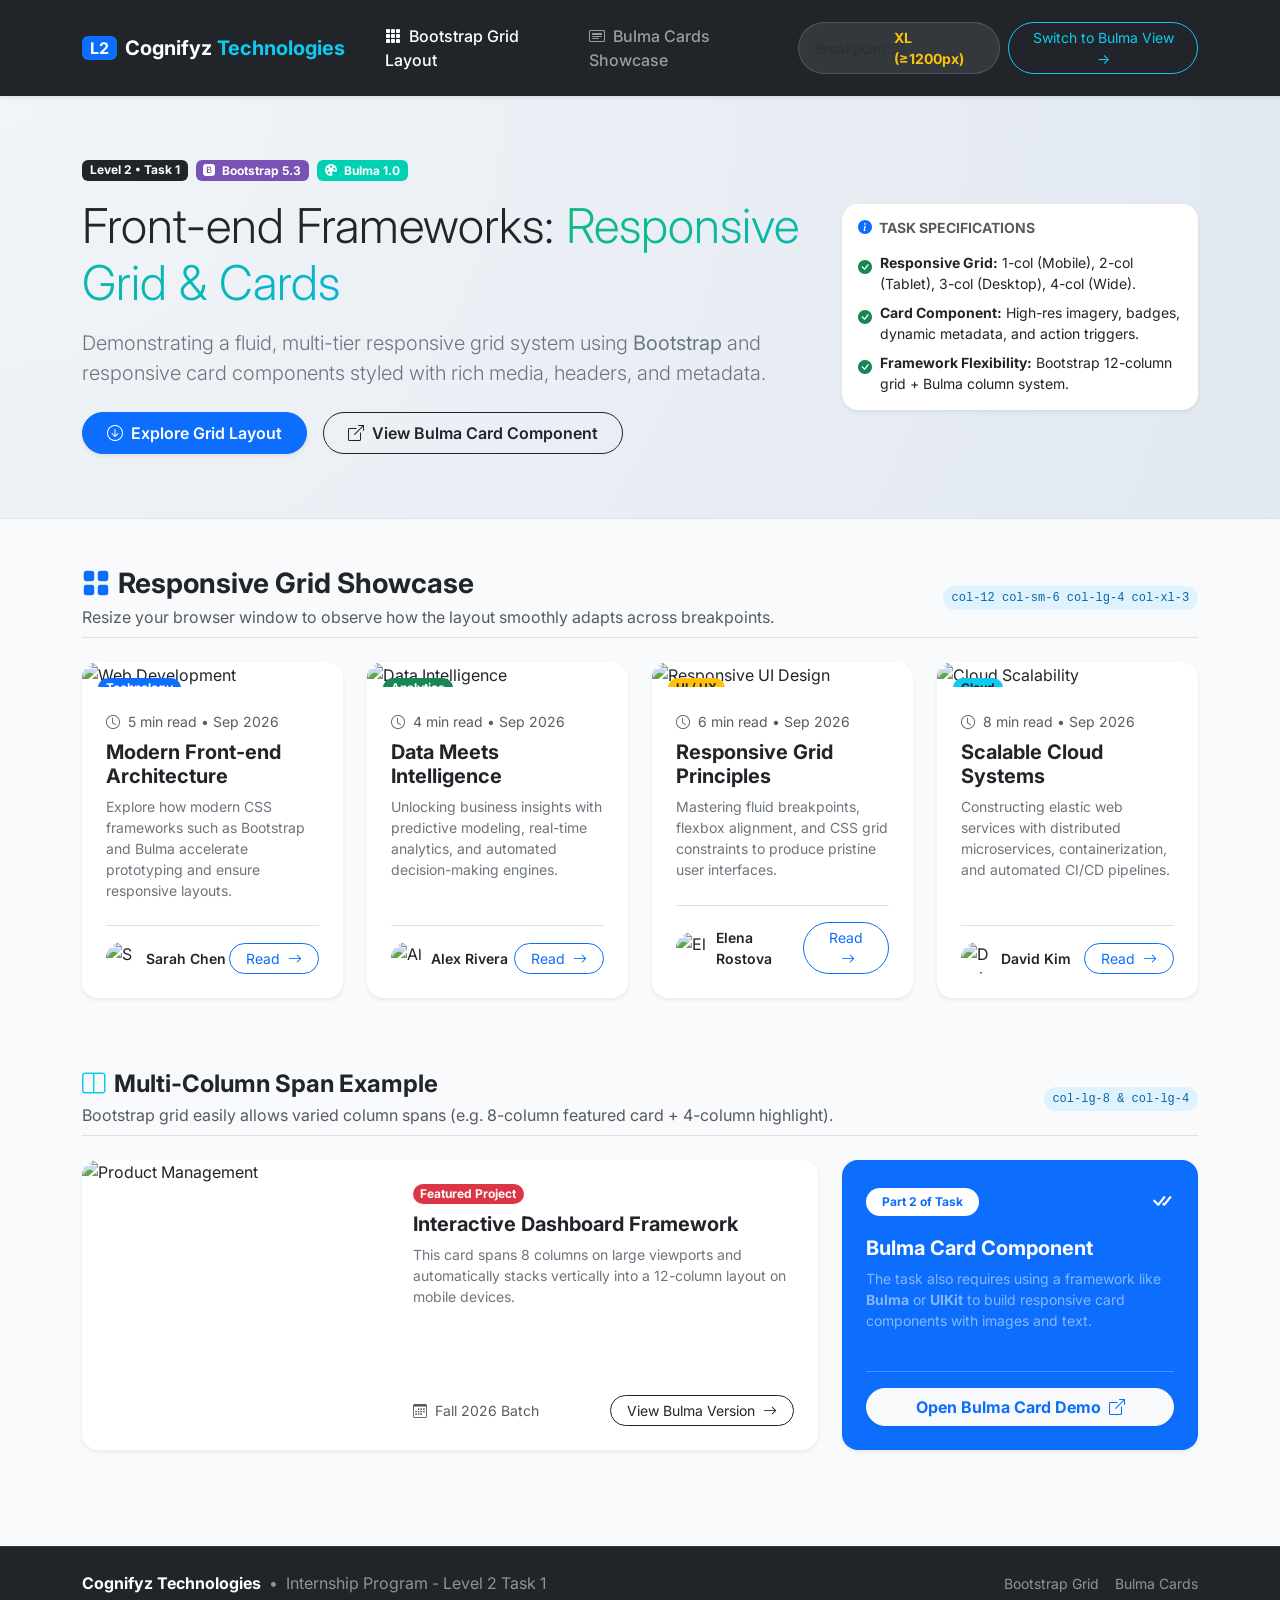
==== Level-2/Task-1/index.html @ 3e6caf1d "Cognifyz Internship Level2 tasks" ====
<!DOCTYPE html>
<html lang="en">
<head>
  <meta charset="UTF-8" />
  <meta name="viewport" content="width=device-width, initial-scale=1.0" />
  <title>Cognifyz - Level 2 Task 1 | Responsive Grid & Card Components</title>
  <!-- Bootstrap 5 CSS -->
  <link href="https://cdn.jsdelivr.net/npm/bootstrap@5.3.3/dist/css/bootstrap.min.css" rel="stylesheet" integrity="sha384-QWTKZyjpPEjISv5WaRU9OFeRpok6YctnYmDr5pNlyT2bRjXh0JMhjY6hW+ALEwIH" crossorigin="anonymous">
  <!-- Bootstrap Icons -->
  <link rel="stylesheet" href="https://cdn.jsdelivr.net/npm/bootstrap-icons@1.11.3/font/bootstrap-icons.min.css">
  <!-- Google Fonts: Inter -->
  <link rel="preconnect" href="https://fonts.googleapis.com">
  <link rel="preconnect" href="https://fonts.gstatic.com" crossorigin>
  <link href="https://fonts.googleapis.com/css2?family=Inter:wght@400;500;600;700;800&display=swap" rel="stylesheet">
  <!-- Custom Styles -->
  <link rel="stylesheet" href="styles.css" />
  <style>
    body {
      font-family: 'Inter', system-ui, -apple-system, sans-serif;
      background-color: #f8fafc;
      color: #334155;
    }
  </style>
</head>
<body>

  <!-- Top Navigation Bar -->
  <nav class="navbar navbar-expand-lg navbar-dark bg-dark sticky-top shadow-sm py-3">
    <div class="container">
      <a class="navbar-brand d-flex align-items-center gap-2" href="index.html">
        <span class="badge bg-primary px-2 py-1 fs-6">L2</span>
        <span class="fw-bold tracking-tight text-white">Cognifyz <span class="text-info">Technologies</span></span>
      </a>
      <button class="navbar-toggler" type="button" data-bs-toggle="collapse" data-bs-target="#navbarContent" aria-controls="navbarContent" aria-expanded="false" aria-label="Toggle navigation">
        <span class="navbar-toggler-icon"></span>
      </button>
      <div class="collapse navbar-collapse" id="navbarContent">
        <ul class="navbar-nav me-auto mb-2 mb-lg-0 ms-lg-3">
          <li class="nav-item">
            <a class="nav-link active fw-medium" aria-current="page" href="index.html">
              <i class="bi bi-grid-3x3-gap-fill me-1"></i> Bootstrap Grid Layout
            </a>
          </li>
          <li class="nav-item">
            <a class="nav-link fw-medium" href="bulma.html">
              <i class="bi bi-card-heading me-1"></i> Bulma Cards Showcase
            </a>
          </li>
        </ul>
        <div class="d-flex align-items-center gap-2">
          <!-- Real-time Breakpoint Detector Badge -->
          <div class="px-3 py-1 bg-secondary bg-opacity-25 rounded-pill border border-secondary border-opacity-50 text-light small d-flex align-items-center gap-1">
            <span class="text-secondary-emphasis">Breakpoint:</span>
            <span class="fw-bold text-warning d-inline d-sm-none">XS (&lt;576px)</span>
            <span class="fw-bold text-warning d-none d-sm-inline d-md-none">SM (&ge;576px)</span>
            <span class="fw-bold text-warning d-none d-md-inline d-lg-none">MD (&ge;768px)</span>
            <span class="fw-bold text-warning d-none d-lg-inline d-xl-none">LG (&ge;992px)</span>
            <span class="fw-bold text-warning d-none d-xl-inline d-xxl-none">XL (&ge;1200px)</span>
            <span class="fw-bold text-warning d-none d-xxl-inline">XXL (&ge;1400px)</span>
          </div>
          <a href="bulma.html" class="btn btn-sm btn-outline-info rounded-pill px-3">Switch to Bulma View &rarr;</a>
        </div>
      </div>
    </div>
  </nav>

  <!-- Hero Header -->
  <header class="framework-hero py-5 border-bottom">
    <div class="container py-3">
      <div class="row align-items-center gy-4">
        <div class="col-lg-8">
          <div class="d-flex flex-wrap gap-2 mb-3">
            <span class="badge bg-dark">Level 2 &bull; Task 1</span>
            <span class="badge badge-bootstrap"><i class="bi bi-bootstrap-fill me-1"></i> Bootstrap 5.3</span>
            <span class="badge badge-bulma"><i class="bi bi-palette-fill me-1"></i> Bulma 1.0</span>
          </div>
          <h1 class="display-5 fw-extrabold text-dark tracking-tight mb-3">
            Front-end Frameworks: <span class="brand-gradient">Responsive Grid & Cards</span>
          </h1>
          <p class="lead text-secondary mb-4">
            Demonstrating a fluid, multi-tier responsive grid system using <strong>Bootstrap</strong> and responsive card components styled with rich media, headers, and metadata.
          </p>
          <div class="d-flex flex-wrap gap-3">
            <a href="#grid-section" class="btn btn-primary px-4 py-2 rounded-pill fw-semibold shadow-sm">
              <i class="bi bi-arrow-down-circle me-2"></i>Explore Grid Layout
            </a>
            <a href="bulma.html" class="btn btn-outline-dark px-4 py-2 rounded-pill fw-semibold">
              <i class="bi bi-box-arrow-up-right me-2"></i>View Bulma Card Component
            </a>
          </div>
        </div>
        <div class="col-lg-4">
          <div class="card border-0 shadow-sm rounded-4 p-3 bg-white">
            <h6 class="text-uppercase text-muted fw-bold mb-3 small tracking-wider">
              <i class="bi bi-info-circle-fill text-primary me-1"></i> Task Specifications
            </h6>
            <ul class="list-unstyled mb-0 d-flex flex-column gap-2 small">
              <li class="d-flex align-items-start gap-2">
                <i class="bi bi-check-circle-fill text-success mt-1"></i>
                <span><strong>Responsive Grid:</strong> 1-col (Mobile), 2-col (Tablet), 3-col (Desktop), 4-col (Wide).</span>
              </li>
              <li class="d-flex align-items-start gap-2">
                <i class="bi bi-check-circle-fill text-success mt-1"></i>
                <span><strong>Card Component:</strong> High-res imagery, badges, dynamic metadata, and action triggers.</span>
              </li>
              <li class="d-flex align-items-start gap-2">
                <i class="bi bi-check-circle-fill text-success mt-1"></i>
                <span><strong>Framework Flexibility:</strong> Bootstrap 12-column grid + Bulma column system.</span>
              </li>
            </ul>
          </div>
        </div>
      </div>
    </div>
  </header>

  <!-- Main Content: Bootstrap Responsive Grid Showcase -->
  <main id="grid-section" class="container py-5">
    
    <!-- Section Title & Grid Info -->
    <div class="d-flex flex-column flex-md-row justify-content-between align-items-md-center gap-3 mb-4 pb-2 border-bottom">
      <div>
        <h2 class="h3 fw-bold text-dark mb-1">
          <i class="bi bi-grid-fill text-primary me-2"></i>Responsive Grid Showcase
        </h2>
        <p class="text-muted mb-0">
          Resize your browser window to observe how the layout smoothly adapts across breakpoints.
        </p>
      </div>
      <div class="d-flex align-items-center gap-2">
        <span class="grid-spec-pill">col-12 col-sm-6 col-lg-4 col-xl-3</span>
      </div>
    </div>

    <!-- Responsive Card Grid -->
    <div class="row g-4">

      <!-- Card 1 -->
      <div class="col-12 col-sm-6 col-lg-4 col-xl-3">
        <div class="card h-100 border-0 rounded-4 shadow-sm hover-lift bg-white">
          <div class="card-img-wrapper">
            <img src="https://images.unsplash.com/photo-1498050108023-c5249f4df085?auto=format&fit=crop&w=800&q=80" alt="Web Development" loading="lazy">
            <span class="badge bg-primary position-absolute top-0 start-0 m-3 px-2 py-1 rounded-pill shadow-sm">
              Technology
            </span>
          </div>
          <div class="card-body d-flex flex-column p-4">
            <div class="d-flex align-items-center gap-2 text-muted small mb-2">
              <i class="bi bi-clock"></i> 5 min read &bull; Sep 2026
            </div>
            <h3 class="h5 card-title fw-bold text-dark mb-2">
              Modern Front-end Architecture
            </h3>
            <p class="card-text text-secondary small flex-grow-1">
              Explore how modern CSS frameworks such as Bootstrap and Bulma accelerate prototyping and ensure responsive layouts.
            </p>
            <div class="pt-3 border-top d-flex align-items-center justify-content-between mt-2">
              <div class="d-flex align-items-center gap-2">
                <img src="https://images.unsplash.com/photo-1534528741775-53994a69daeb?auto=format&fit=crop&w=120&q=80" class="rounded-circle" width="32" height="32" alt="Sarah Chen">
                <span class="small fw-semibold text-dark">Sarah Chen</span>
              </div>
              <button class="btn btn-sm btn-outline-primary rounded-pill px-3" aria-label="Read modern front-end architecture">
                Read <i class="bi bi-arrow-right ms-1"></i>
              </button>
            </div>
          </div>
        </div>
      </div>

      <!-- Card 2 -->
      <div class="col-12 col-sm-6 col-lg-4 col-xl-3">
        <div class="card h-100 border-0 rounded-4 shadow-sm hover-lift bg-white">
          <div class="card-img-wrapper">
            <img src="https://images.unsplash.com/photo-1551288049-bebda4e38f71?auto=format&fit=crop&w=800&q=80" alt="Data Intelligence" loading="lazy">
            <span class="badge bg-success position-absolute top-0 start-0 m-3 px-2 py-1 rounded-pill shadow-sm">
              Analytics
            </span>
          </div>
          <div class="card-body d-flex flex-column p-4">
            <div class="d-flex align-items-center gap-2 text-muted small mb-2">
              <i class="bi bi-clock"></i> 4 min read &bull; Sep 2026
            </div>
            <h3 class="h5 card-title fw-bold text-dark mb-2">
              Data Meets Intelligence
            </h3>
            <p class="card-text text-secondary small flex-grow-1">
              Unlocking business insights with predictive modeling, real-time analytics, and automated decision-making engines.
            </p>
            <div class="pt-3 border-top d-flex align-items-center justify-content-between mt-2">
              <div class="d-flex align-items-center gap-2">
                <img src="https://images.unsplash.com/photo-1507003211169-0a1dd7228f2d?auto=format&fit=crop&w=120&q=80" class="rounded-circle" width="32" height="32" alt="Alex Rivera">
                <span class="small fw-semibold text-dark">Alex Rivera</span>
              </div>
              <button class="btn btn-sm btn-outline-primary rounded-pill px-3" aria-label="Read data meets intelligence">
                Read <i class="bi bi-arrow-right ms-1"></i>
              </button>
            </div>
          </div>
        </div>
      </div>

      <!-- Card 3 -->
      <div class="col-12 col-sm-6 col-lg-4 col-xl-3">
        <div class="card h-100 border-0 rounded-4 shadow-sm hover-lift bg-white">
          <div class="card-img-wrapper">
            <img src="https://images.unsplash.com/photo-1507238691740-187a5b1d37b8?auto=format&fit=crop&w=800&q=80" alt="Responsive UI Design" loading="lazy">
            <span class="badge bg-warning text-dark position-absolute top-0 start-0 m-3 px-2 py-1 rounded-pill shadow-sm">
              UI / UX
            </span>
          </div>
          <div class="card-body d-flex flex-column p-4">
            <div class="d-flex align-items-center gap-2 text-muted small mb-2">
              <i class="bi bi-clock"></i> 6 min read &bull; Sep 2026
            </div>
            <h3 class="h5 card-title fw-bold text-dark mb-2">
              Responsive Grid Principles
            </h3>
            <p class="card-text text-secondary small flex-grow-1">
              Mastering fluid breakpoints, flexbox alignment, and CSS grid constraints to produce pristine user interfaces.
            </p>
            <div class="pt-3 border-top d-flex align-items-center justify-content-between mt-2">
              <div class="d-flex align-items-center gap-2">
                <img src="https://images.unsplash.com/photo-1494790108377-be9c29b29330?auto=format&fit=crop&w=120&q=80" class="rounded-circle" width="32" height="32" alt="Elena Rostova">
                <span class="small fw-semibold text-dark">Elena Rostova</span>
              </div>
              <button class="btn btn-sm btn-outline-primary rounded-pill px-3" aria-label="Read responsive grid principles">
                Read <i class="bi bi-arrow-right ms-1"></i>
              </button>
            </div>
          </div>
        </div>
      </div>

      <!-- Card 4 -->
      <div class="col-12 col-sm-6 col-lg-4 col-xl-3">
        <div class="card h-100 border-0 rounded-4 shadow-sm hover-lift bg-white">
          <div class="card-img-wrapper">
            <img src="https://images.unsplash.com/photo-1451187580459-43490279c0fa?auto=format&fit=crop&w=800&q=80" alt="Cloud Scalability" loading="lazy">
            <span class="badge bg-info text-dark position-absolute top-0 start-0 m-3 px-2 py-1 rounded-pill shadow-sm">
              Cloud
            </span>
          </div>
          <div class="card-body d-flex flex-column p-4">
            <div class="d-flex align-items-center gap-2 text-muted small mb-2">
              <i class="bi bi-clock"></i> 8 min read &bull; Sep 2026
            </div>
            <h3 class="h5 card-title fw-bold text-dark mb-2">
              Scalable Cloud Systems
            </h3>
            <p class="card-text text-secondary small flex-grow-1">
              Constructing elastic web services with distributed microservices, containerization, and automated CI/CD pipelines.
            </p>
            <div class="pt-3 border-top d-flex align-items-center justify-content-between mt-2">
              <div class="d-flex align-items-center gap-2">
                <img src="https://images.unsplash.com/photo-1500648767791-00dcc994a43e?auto=format&fit=crop&w=120&q=80" class="rounded-circle" width="32" height="32" alt="David Kim">
                <span class="small fw-semibold text-dark">David Kim</span>
              </div>
              <button class="btn btn-sm btn-outline-primary rounded-pill px-3" aria-label="Read scalable cloud systems">
                Read <i class="bi bi-arrow-right ms-1"></i>
              </button>
            </div>
          </div>
        </div>
      </div>

    </div>

    <!-- Secondary Row: Asymmetric Grid Layout Example -->
    <div class="mt-5 pt-4">
      <div class="d-flex flex-column flex-md-row justify-content-between align-items-md-center gap-3 mb-4 pb-2 border-bottom">
        <div>
          <h3 class="h4 fw-bold text-dark mb-1">
            <i class="bi bi-layout-split text-info me-2"></i>Multi-Column Span Example
          </h3>
          <p class="text-muted mb-0">
            Bootstrap grid easily allows varied column spans (e.g. 8-column featured card + 4-column highlight).
          </p>
        </div>
        <span class="grid-spec-pill">col-lg-8 &amp; col-lg-4</span>
      </div>

      <div class="row g-4">
        <!-- 8-column Featured Card -->
        <div class="col-12 col-lg-8">
          <div class="card h-100 border-0 rounded-4 shadow-sm hover-lift bg-white overflow-hidden">
            <div class="row g-0 h-100">
              <div class="col-md-5">
                <img src="https://images.unsplash.com/photo-1531403009284-440f080d1e12?auto=format&fit=crop&w=800&q=80" class="img-fluid h-100 w-100 object-fit-cover" alt="Product Management" style="min-height: 240px;">
              </div>
              <div class="col-md-7 d-flex flex-column p-4">
                <span class="badge bg-danger align-self-start mb-2 rounded-pill">Featured Project</span>
                <h4 class="h5 fw-bold text-dark mb-2">Interactive Dashboard Framework</h4>
                <p class="text-secondary small mb-3">
                  This card spans 8 columns on large viewports and automatically stacks vertically into a 12-column layout on mobile devices.
                </p>
                <div class="mt-auto d-flex justify-content-between align-items-center">
                  <span class="text-muted small"><i class="bi bi-calendar3 me-1"></i> Fall 2026 Batch</span>
                  <a href="bulma.html" class="btn btn-outline-dark btn-sm rounded-pill px-3">
                    View Bulma Version <i class="bi bi-arrow-right ms-1"></i>
                  </a>
                </div>
              </div>
            </div>
          </div>
        </div>

        <!-- 4-column Quick Stats / Callout Card -->
        <div class="col-12 col-lg-4">
          <div class="card h-100 border-0 rounded-4 shadow-sm p-4 bg-primary text-white d-flex flex-column justify-content-between">
            <div>
              <div class="d-flex align-items-center justify-content-between mb-3">
                <span class="badge bg-white text-primary rounded-pill px-3 py-2 fw-bold">Part 2 of Task</span>
                <i class="bi bi-check-all fs-4"></i>
              </div>
              <h4 class="h5 fw-bold text-white mb-2">Bulma Card Component</h4>
              <p class="small text-white-50">
                The task also requires using a framework like <strong>Bulma</strong> or <strong>UIKit</strong> to build responsive card components with images and text.
              </p>
            </div>
            <div class="mt-4 pt-3 border-top border-white border-opacity-25">
              <a href="bulma.html" class="btn btn-light text-primary fw-bold w-100 rounded-pill shadow-sm">
                Open Bulma Card Demo <i class="bi bi-box-arrow-up-right ms-1"></i>
              </a>
            </div>
          </div>
        </div>
      </div>
    </div>

  </main>

  <!-- Footer -->
  <footer class="bg-dark text-white-50 py-4 border-top border-secondary border-opacity-25 mt-5">
    <div class="container d-flex flex-column flex-md-row justify-content-between align-items-center gap-3">
      <div class="d-flex align-items-center gap-2">
        <span class="fw-bold text-white">Cognifyz Technologies</span>
        <span>&bull;</span>
        <span>Internship Program - Level 2 Task 1</span>
      </div>
      <div class="d-flex gap-3 small">
        <a href="index.html" class="text-white-50 text-decoration-none">Bootstrap Grid</a>
        <a href="bulma.html" class="text-white-50 text-decoration-none">Bulma Cards</a>
      </div>
    </div>
  </footer>

  <!-- Bootstrap 5 Bundle JS -->
  <script src="https://cdn.jsdelivr.net/npm/bootstrap@5.3.3/dist/js/bootstrap.bundle.min.js" integrity="sha384-YvpcrYf0tY3lHB60NNkmXc5s9fDVZLESaAA55NDzOxhy9GkcIdslK1eN7N6jIeHz" crossorigin="anonymous"></script>
</body>
</html>
---- Level-2/Task-1/styles.css ----
/* ==========================================================================
   Cognifyz Internship - Level 2, Task 1
   Custom Styling & Micro-Interactions
   ========================================================================== */

:root {
  --cognifyz-green: #67b26f;
  --cognifyz-blue: #4ca2cd;
  --cognifyz-dark: #1e293b;
  --cognifyz-light: #f8fafc;
  --card-shadow: 0 10px 25px -5px rgba(0, 0, 0, 0.08), 0 8px 10px -6px rgba(0, 0, 0, 0.04);
  --card-shadow-hover: 0 20px 35px -5px rgba(0, 0, 0, 0.15), 0 12px 15px -6px rgba(0, 0, 0, 0.08);
}

/* Smooth Scrolling */
html {
  scroll-behavior: smooth;
}

/* Custom Navbar Accents */
.cognifyz-brand {
  font-weight: 700;
  letter-spacing: -0.5px;
}

.brand-gradient {
  background: linear-gradient(135deg, #10b981 0%, #06b6d4 100%);
  -webkit-background-clip: text;
  -webkit-text-fill-color: transparent;
}

/* Hero Section Enhancement */
.framework-hero {
  background: radial-gradient(circle at top left, #f1f5f9 0%, #e2e8f0 100%);
  border-bottom: 1px solid #cbd5e1;
}

/* Card Hover Micro-animations */
.hover-lift {
  transition: transform 0.3s cubic-bezier(0.16, 1, 0.3, 1), box-shadow 0.3s ease;
}

.hover-lift:hover {
  transform: translateY(-6px);
  box-shadow: var(--card-shadow-hover) !important;
}

/* Image Aspect Ratio and Hover Zoom */
.card-img-wrapper {
  position: relative;
  overflow: hidden;
  border-top-left-radius: inherit;
  border-top-right-radius: inherit;
}

.card-img-wrapper img {
  transition: transform 0.4s ease;
  object-fit: cover;
  width: 100%;
  height: 220px;
}

.hover-lift:hover .card-img-wrapper img {
  transform: scale(1.05);
}

/* Grid Visualizer Pill */
.grid-spec-pill {
  font-size: 0.75rem;
  font-family: ui-monospace, SFMono-Regular, Menlo, Monaco, Consolas, monospace;
  background-color: #e0f2fe;
  color: #0369a1;
  padding: 0.2rem 0.55rem;
  border-radius: 9999px;
  display: inline-block;
}

/* Framework Badges */
.badge-bootstrap {
  background-color: #7952b3;
  color: #ffffff;
}

.badge-bulma {
  background-color: #00d1b2;
  color: #ffffff;
}

/* Custom Bulma Overrides */
.bulma-custom-card {
  border-radius: 12px;
  overflow: hidden;
  box-shadow: var(--card-shadow);
  transition: transform 0.3s ease, box-shadow 0.3s ease;
  height: 100%;
  display: flex;
  flex-direction: column;
}

.bulma-custom-card .card-content {
  flex: 1 1 auto;
}

.bulma-custom-card:hover {
  transform: translateY(-5px);
  box-shadow: var(--card-shadow-hover);
}

.bulma-custom-card .image img {
  transition: transform 0.4s ease;
  object-fit: cover;
  height: 220px;
  width: 100%;
}

.bulma-custom-card:hover .image img {
  transform: scale(1.05);
}
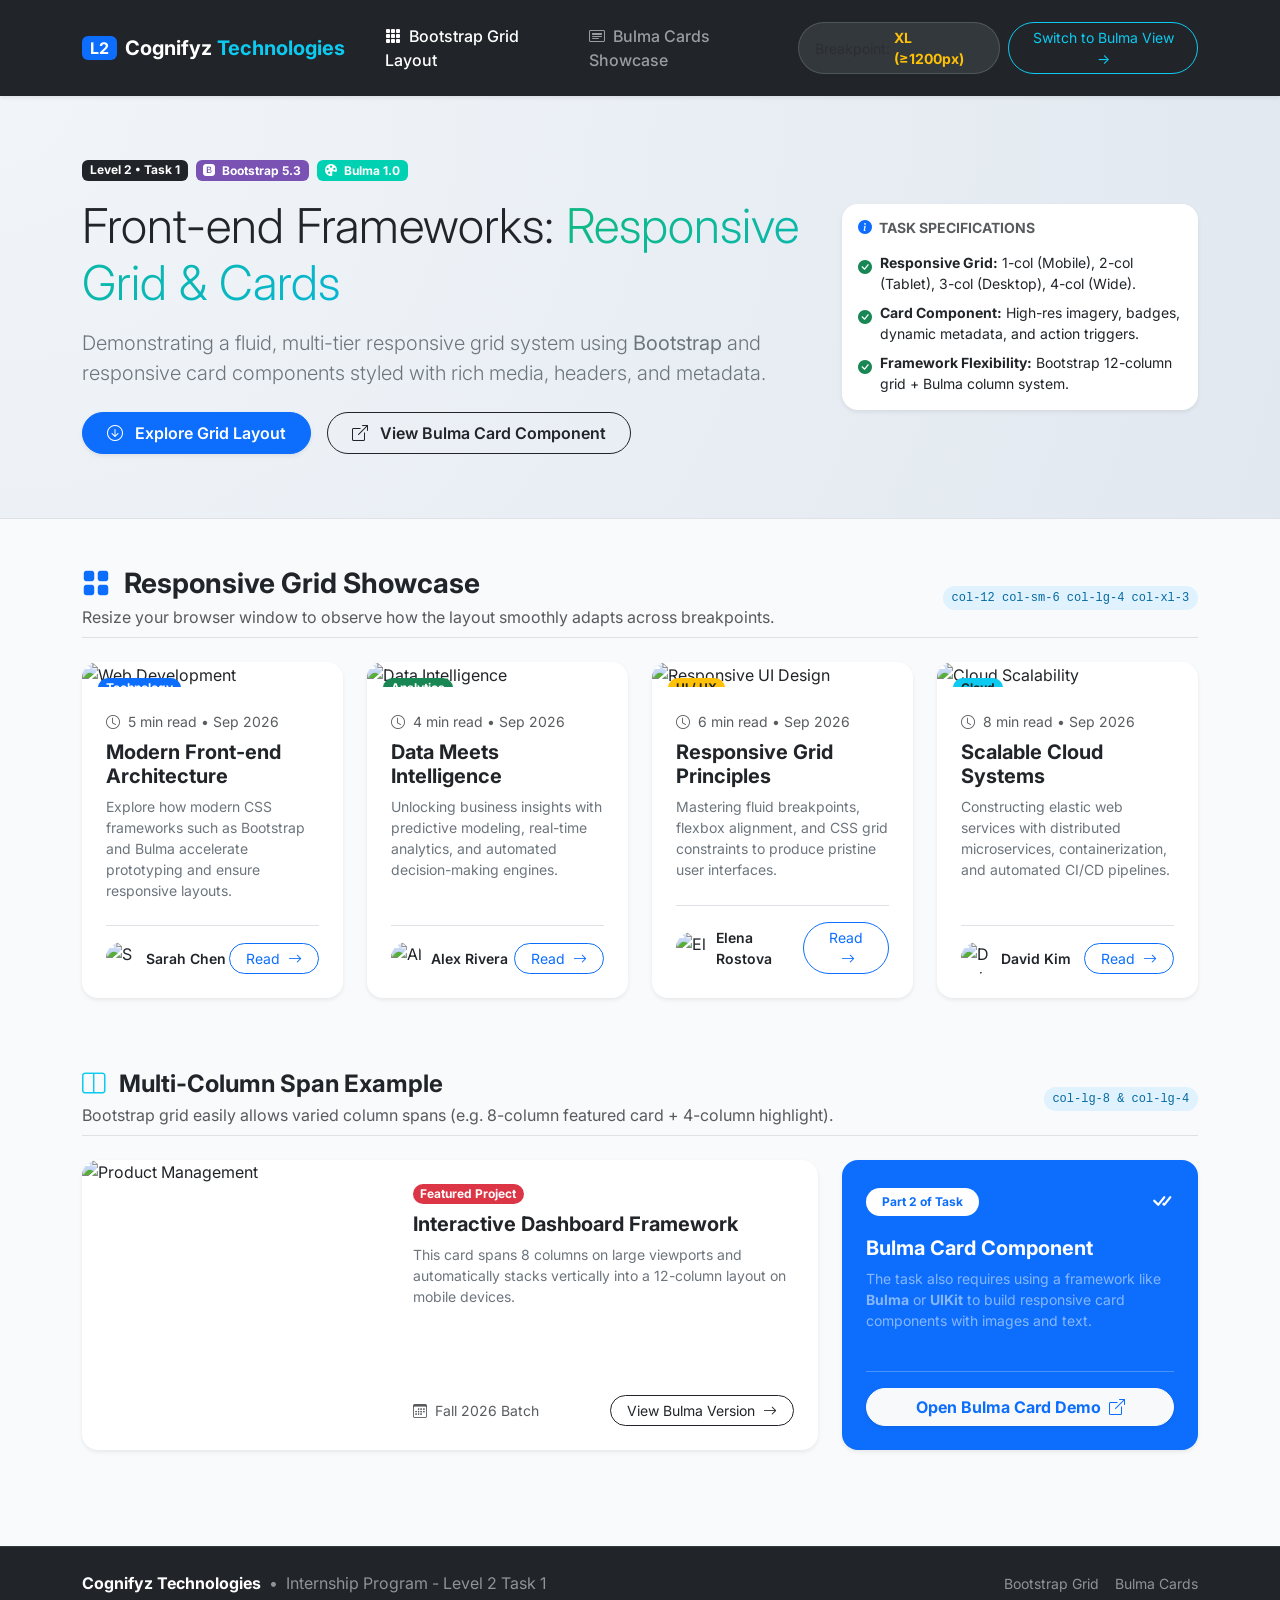
==== commit d63f55fb: "Cognifyz Internship Level2 tasks" ====
--- a/Level-2/Task-1/index.html
+++ b/Level-2/Task-1/index.html
@@ -1,350 +1,613 @@
-<!DOCTYPE html>
+<!doctype html>
 <html lang="en">
-<head>
-  <meta charset="UTF-8" />
-  <meta name="viewport" content="width=device-width, initial-scale=1.0" />
-  <title>Cognifyz - Level 2 Task 1 | Responsive Grid & Card Components</title>
-  <!-- Bootstrap 5 CSS -->
-  <link href="https://cdn.jsdelivr.net/npm/bootstrap@5.3.3/dist/css/bootstrap.min.css" rel="stylesheet" integrity="sha384-QWTKZyjpPEjISv5WaRU9OFeRpok6YctnYmDr5pNlyT2bRjXh0JMhjY6hW+ALEwIH" crossorigin="anonymous">
-  <!-- Bootstrap Icons -->
-  <link rel="stylesheet" href="https://cdn.jsdelivr.net/npm/bootstrap-icons@1.11.3/font/bootstrap-icons.min.css">
-  <!-- Google Fonts: Inter -->
-  <link rel="preconnect" href="https://fonts.googleapis.com">
-  <link rel="preconnect" href="https://fonts.gstatic.com" crossorigin>
-  <link href="https://fonts.googleapis.com/css2?family=Inter:wght@400;500;600;700;800&display=swap" rel="stylesheet">
-  <!-- Custom Styles -->
-  <link rel="stylesheet" href="styles.css" />
-  <style>
-    body {
-      font-family: 'Inter', system-ui, -apple-system, sans-serif;
-      background-color: #f8fafc;
-      color: #334155;
-    }
-  </style>
-</head>
-<body>
-
-  <!-- Top Navigation Bar -->
-  <nav class="navbar navbar-expand-lg navbar-dark bg-dark sticky-top shadow-sm py-3">
-    <div class="container">
-      <a class="navbar-brand d-flex align-items-center gap-2" href="index.html">
-        <span class="badge bg-primary px-2 py-1 fs-6">L2</span>
-        <span class="fw-bold tracking-tight text-white">Cognifyz <span class="text-info">Technologies</span></span>
-      </a>
-      <button class="navbar-toggler" type="button" data-bs-toggle="collapse" data-bs-target="#navbarContent" aria-controls="navbarContent" aria-expanded="false" aria-label="Toggle navigation">
-        <span class="navbar-toggler-icon"></span>
-      </button>
-      <div class="collapse navbar-collapse" id="navbarContent">
-        <ul class="navbar-nav me-auto mb-2 mb-lg-0 ms-lg-3">
-          <li class="nav-item">
-            <a class="nav-link active fw-medium" aria-current="page" href="index.html">
-              <i class="bi bi-grid-3x3-gap-fill me-1"></i> Bootstrap Grid Layout
-            </a>
-          </li>
-          <li class="nav-item">
-            <a class="nav-link fw-medium" href="bulma.html">
-              <i class="bi bi-card-heading me-1"></i> Bulma Cards Showcase
-            </a>
-          </li>
-        </ul>
-        <div class="d-flex align-items-center gap-2">
-          <!-- Real-time Breakpoint Detector Badge -->
-          <div class="px-3 py-1 bg-secondary bg-opacity-25 rounded-pill border border-secondary border-opacity-50 text-light small d-flex align-items-center gap-1">
-            <span class="text-secondary-emphasis">Breakpoint:</span>
-            <span class="fw-bold text-warning d-inline d-sm-none">XS (&lt;576px)</span>
-            <span class="fw-bold text-warning d-none d-sm-inline d-md-none">SM (&ge;576px)</span>
-            <span class="fw-bold text-warning d-none d-md-inline d-lg-none">MD (&ge;768px)</span>
-            <span class="fw-bold text-warning d-none d-lg-inline d-xl-none">LG (&ge;992px)</span>
-            <span class="fw-bold text-warning d-none d-xl-inline d-xxl-none">XL (&ge;1200px)</span>
-            <span class="fw-bold text-warning d-none d-xxl-inline">XXL (&ge;1400px)</span>
-          </div>
-          <a href="bulma.html" class="btn btn-sm btn-outline-info rounded-pill px-3">Switch to Bulma View &rarr;</a>
-        </div>
-      </div>
-    </div>
-  </nav>
-
-  <!-- Hero Header -->
-  <header class="framework-hero py-5 border-bottom">
-    <div class="container py-3">
-      <div class="row align-items-center gy-4">
-        <div class="col-lg-8">
-          <div class="d-flex flex-wrap gap-2 mb-3">
-            <span class="badge bg-dark">Level 2 &bull; Task 1</span>
-            <span class="badge badge-bootstrap"><i class="bi bi-bootstrap-fill me-1"></i> Bootstrap 5.3</span>
-            <span class="badge badge-bulma"><i class="bi bi-palette-fill me-1"></i> Bulma 1.0</span>
-          </div>
-          <h1 class="display-5 fw-extrabold text-dark tracking-tight mb-3">
-            Front-end Frameworks: <span class="brand-gradient">Responsive Grid & Cards</span>
-          </h1>
-          <p class="lead text-secondary mb-4">
-            Demonstrating a fluid, multi-tier responsive grid system using <strong>Bootstrap</strong> and responsive card components styled with rich media, headers, and metadata.
-          </p>
-          <div class="d-flex flex-wrap gap-3">
-            <a href="#grid-section" class="btn btn-primary px-4 py-2 rounded-pill fw-semibold shadow-sm">
-              <i class="bi bi-arrow-down-circle me-2"></i>Explore Grid Layout
-            </a>
-            <a href="bulma.html" class="btn btn-outline-dark px-4 py-2 rounded-pill fw-semibold">
-              <i class="bi bi-box-arrow-up-right me-2"></i>View Bulma Card Component
-            </a>
-          </div>
-        </div>
-        <div class="col-lg-4">
-          <div class="card border-0 shadow-sm rounded-4 p-3 bg-white">
-            <h6 class="text-uppercase text-muted fw-bold mb-3 small tracking-wider">
-              <i class="bi bi-info-circle-fill text-primary me-1"></i> Task Specifications
-            </h6>
-            <ul class="list-unstyled mb-0 d-flex flex-column gap-2 small">
-              <li class="d-flex align-items-start gap-2">
-                <i class="bi bi-check-circle-fill text-success mt-1"></i>
-                <span><strong>Responsive Grid:</strong> 1-col (Mobile), 2-col (Tablet), 3-col (Desktop), 4-col (Wide).</span>
-              </li>
-              <li class="d-flex align-items-start gap-2">
-                <i class="bi bi-check-circle-fill text-success mt-1"></i>
-                <span><strong>Card Component:</strong> High-res imagery, badges, dynamic metadata, and action triggers.</span>
-              </li>
-              <li class="d-flex align-items-start gap-2">
-                <i class="bi bi-check-circle-fill text-success mt-1"></i>
-                <span><strong>Framework Flexibility:</strong> Bootstrap 12-column grid + Bulma column system.</span>
-              </li>
-            </ul>
-          </div>
-        </div>
-      </div>
-    </div>
-  </header>
-
-  <!-- Main Content: Bootstrap Responsive Grid Showcase -->
-  <main id="grid-section" class="container py-5">
-    
-    <!-- Section Title & Grid Info -->
-    <div class="d-flex flex-column flex-md-row justify-content-between align-items-md-center gap-3 mb-4 pb-2 border-bottom">
-      <div>
-        <h2 class="h3 fw-bold text-dark mb-1">
-          <i class="bi bi-grid-fill text-primary me-2"></i>Responsive Grid Showcase
-        </h2>
-        <p class="text-muted mb-0">
-          Resize your browser window to observe how the layout smoothly adapts across breakpoints.
-        </p>
-      </div>
-      <div class="d-flex align-items-center gap-2">
-        <span class="grid-spec-pill">col-12 col-sm-6 col-lg-4 col-xl-3</span>
-      </div>
-    </div>
-
-    <!-- Responsive Card Grid -->
-    <div class="row g-4">
-
-      <!-- Card 1 -->
-      <div class="col-12 col-sm-6 col-lg-4 col-xl-3">
-        <div class="card h-100 border-0 rounded-4 shadow-sm hover-lift bg-white">
-          <div class="card-img-wrapper">
-            <img src="https://images.unsplash.com/photo-1498050108023-c5249f4df085?auto=format&fit=crop&w=800&q=80" alt="Web Development" loading="lazy">
-            <span class="badge bg-primary position-absolute top-0 start-0 m-3 px-2 py-1 rounded-pill shadow-sm">
-              Technology
-            </span>
-          </div>
-          <div class="card-body d-flex flex-column p-4">
-            <div class="d-flex align-items-center gap-2 text-muted small mb-2">
-              <i class="bi bi-clock"></i> 5 min read &bull; Sep 2026
-            </div>
-            <h3 class="h5 card-title fw-bold text-dark mb-2">
-              Modern Front-end Architecture
-            </h3>
-            <p class="card-text text-secondary small flex-grow-1">
-              Explore how modern CSS frameworks such as Bootstrap and Bulma accelerate prototyping and ensure responsive layouts.
-            </p>
-            <div class="pt-3 border-top d-flex align-items-center justify-content-between mt-2">
-              <div class="d-flex align-items-center gap-2">
-                <img src="https://images.unsplash.com/photo-1534528741775-53994a69daeb?auto=format&fit=crop&w=120&q=80" class="rounded-circle" width="32" height="32" alt="Sarah Chen">
-                <span class="small fw-semibold text-dark">Sarah Chen</span>
-              </div>
-              <button class="btn btn-sm btn-outline-primary rounded-pill px-3" aria-label="Read modern front-end architecture">
-                Read <i class="bi bi-arrow-right ms-1"></i>
-              </button>
-            </div>
-          </div>
-        </div>
-      </div>
-
-      <!-- Card 2 -->
-      <div class="col-12 col-sm-6 col-lg-4 col-xl-3">
-        <div class="card h-100 border-0 rounded-4 shadow-sm hover-lift bg-white">
-          <div class="card-img-wrapper">
-            <img src="https://images.unsplash.com/photo-1551288049-bebda4e38f71?auto=format&fit=crop&w=800&q=80" alt="Data Intelligence" loading="lazy">
-            <span class="badge bg-success position-absolute top-0 start-0 m-3 px-2 py-1 rounded-pill shadow-sm">
-              Analytics
-            </span>
-          </div>
-          <div class="card-body d-flex flex-column p-4">
-            <div class="d-flex align-items-center gap-2 text-muted small mb-2">
-              <i class="bi bi-clock"></i> 4 min read &bull; Sep 2026
-            </div>
-            <h3 class="h5 card-title fw-bold text-dark mb-2">
-              Data Meets Intelligence
-            </h3>
-            <p class="card-text text-secondary small flex-grow-1">
-              Unlocking business insights with predictive modeling, real-time analytics, and automated decision-making engines.
-            </p>
-            <div class="pt-3 border-top d-flex align-items-center justify-content-between mt-2">
-              <div class="d-flex align-items-center gap-2">
-                <img src="https://images.unsplash.com/photo-1507003211169-0a1dd7228f2d?auto=format&fit=crop&w=120&q=80" class="rounded-circle" width="32" height="32" alt="Alex Rivera">
-                <span class="small fw-semibold text-dark">Alex Rivera</span>
-              </div>
-              <button class="btn btn-sm btn-outline-primary rounded-pill px-3" aria-label="Read data meets intelligence">
-                Read <i class="bi bi-arrow-right ms-1"></i>
-              </button>
-            </div>
-          </div>
-        </div>
-      </div>
-
-      <!-- Card 3 -->
-      <div class="col-12 col-sm-6 col-lg-4 col-xl-3">
-        <div class="card h-100 border-0 rounded-4 shadow-sm hover-lift bg-white">
-          <div class="card-img-wrapper">
-            <img src="https://images.unsplash.com/photo-1507238691740-187a5b1d37b8?auto=format&fit=crop&w=800&q=80" alt="Responsive UI Design" loading="lazy">
-            <span class="badge bg-warning text-dark position-absolute top-0 start-0 m-3 px-2 py-1 rounded-pill shadow-sm">
-              UI / UX
-            </span>
-          </div>
-          <div class="card-body d-flex flex-column p-4">
-            <div class="d-flex align-items-center gap-2 text-muted small mb-2">
-              <i class="bi bi-clock"></i> 6 min read &bull; Sep 2026
-            </div>
-            <h3 class="h5 card-title fw-bold text-dark mb-2">
-              Responsive Grid Principles
-            </h3>
-            <p class="card-text text-secondary small flex-grow-1">
-              Mastering fluid breakpoints, flexbox alignment, and CSS grid constraints to produce pristine user interfaces.
-            </p>
-            <div class="pt-3 border-top d-flex align-items-center justify-content-between mt-2">
-              <div class="d-flex align-items-center gap-2">
-                <img src="https://images.unsplash.com/photo-1494790108377-be9c29b29330?auto=format&fit=crop&w=120&q=80" class="rounded-circle" width="32" height="32" alt="Elena Rostova">
-                <span class="small fw-semibold text-dark">Elena Rostova</span>
-              </div>
-              <button class="btn btn-sm btn-outline-primary rounded-pill px-3" aria-label="Read responsive grid principles">
-                Read <i class="bi bi-arrow-right ms-1"></i>
-              </button>
-            </div>
-          </div>
-        </div>
-      </div>
-
-      <!-- Card 4 -->
-      <div class="col-12 col-sm-6 col-lg-4 col-xl-3">
-        <div class="card h-100 border-0 rounded-4 shadow-sm hover-lift bg-white">
-          <div class="card-img-wrapper">
-            <img src="https://images.unsplash.com/photo-1451187580459-43490279c0fa?auto=format&fit=crop&w=800&q=80" alt="Cloud Scalability" loading="lazy">
-            <span class="badge bg-info text-dark position-absolute top-0 start-0 m-3 px-2 py-1 rounded-pill shadow-sm">
-              Cloud
-            </span>
-          </div>
-          <div class="card-body d-flex flex-column p-4">
-            <div class="d-flex align-items-center gap-2 text-muted small mb-2">
-              <i class="bi bi-clock"></i> 8 min read &bull; Sep 2026
-            </div>
-            <h3 class="h5 card-title fw-bold text-dark mb-2">
-              Scalable Cloud Systems
-            </h3>
-            <p class="card-text text-secondary small flex-grow-1">
-              Constructing elastic web services with distributed microservices, containerization, and automated CI/CD pipelines.
-            </p>
-            <div class="pt-3 border-top d-flex align-items-center justify-content-between mt-2">
-              <div class="d-flex align-items-center gap-2">
-                <img src="https://images.unsplash.com/photo-1500648767791-00dcc994a43e?auto=format&fit=crop&w=120&q=80" class="rounded-circle" width="32" height="32" alt="David Kim">
-                <span class="small fw-semibold text-dark">David Kim</span>
-              </div>
-              <button class="btn btn-sm btn-outline-primary rounded-pill px-3" aria-label="Read scalable cloud systems">
-                Read <i class="bi bi-arrow-right ms-1"></i>
-              </button>
-            </div>
-          </div>
-        </div>
-      </div>
-
-    </div>
-
-    <!-- Secondary Row: Asymmetric Grid Layout Example -->
-    <div class="mt-5 pt-4">
-      <div class="d-flex flex-column flex-md-row justify-content-between align-items-md-center gap-3 mb-4 pb-2 border-bottom">
-        <div>
-          <h3 class="h4 fw-bold text-dark mb-1">
-            <i class="bi bi-layout-split text-info me-2"></i>Multi-Column Span Example
-          </h3>
-          <p class="text-muted mb-0">
-            Bootstrap grid easily allows varied column spans (e.g. 8-column featured card + 4-column highlight).
-          </p>
-        </div>
-        <span class="grid-spec-pill">col-lg-8 &amp; col-lg-4</span>
-      </div>
-
-      <div class="row g-4">
-        <!-- 8-column Featured Card -->
-        <div class="col-12 col-lg-8">
-          <div class="card h-100 border-0 rounded-4 shadow-sm hover-lift bg-white overflow-hidden">
-            <div class="row g-0 h-100">
-              <div class="col-md-5">
-                <img src="https://images.unsplash.com/photo-1531403009284-440f080d1e12?auto=format&fit=crop&w=800&q=80" class="img-fluid h-100 w-100 object-fit-cover" alt="Product Management" style="min-height: 240px;">
-              </div>
-              <div class="col-md-7 d-flex flex-column p-4">
-                <span class="badge bg-danger align-self-start mb-2 rounded-pill">Featured Project</span>
-                <h4 class="h5 fw-bold text-dark mb-2">Interactive Dashboard Framework</h4>
-                <p class="text-secondary small mb-3">
-                  This card spans 8 columns on large viewports and automatically stacks vertically into a 12-column layout on mobile devices.
-                </p>
-                <div class="mt-auto d-flex justify-content-between align-items-center">
-                  <span class="text-muted small"><i class="bi bi-calendar3 me-1"></i> Fall 2026 Batch</span>
-                  <a href="bulma.html" class="btn btn-outline-dark btn-sm rounded-pill px-3">
-                    View Bulma Version <i class="bi bi-arrow-right ms-1"></i>
-                  </a>
-                </div>
-              </div>
-            </div>
-          </div>
-        </div>
-
-        <!-- 4-column Quick Stats / Callout Card -->
-        <div class="col-12 col-lg-4">
-          <div class="card h-100 border-0 rounded-4 shadow-sm p-4 bg-primary text-white d-flex flex-column justify-content-between">
-            <div>
-              <div class="d-flex align-items-center justify-content-between mb-3">
-                <span class="badge bg-white text-primary rounded-pill px-3 py-2 fw-bold">Part 2 of Task</span>
-                <i class="bi bi-check-all fs-4"></i>
-              </div>
-              <h4 class="h5 fw-bold text-white mb-2">Bulma Card Component</h4>
-              <p class="small text-white-50">
-                The task also requires using a framework like <strong>Bulma</strong> or <strong>UIKit</strong> to build responsive card components with images and text.
-              </p>
-            </div>
-            <div class="mt-4 pt-3 border-top border-white border-opacity-25">
-              <a href="bulma.html" class="btn btn-light text-primary fw-bold w-100 rounded-pill shadow-sm">
-                Open Bulma Card Demo <i class="bi bi-box-arrow-up-right ms-1"></i>
-              </a>
-            </div>
-          </div>
-        </div>
-      </div>
-    </div>
-
-  </main>
-
-  <!-- Footer -->
-  <footer class="bg-dark text-white-50 py-4 border-top border-secondary border-opacity-25 mt-5">
-    <div class="container d-flex flex-column flex-md-row justify-content-between align-items-center gap-3">
-      <div class="d-flex align-items-center gap-2">
-        <span class="fw-bold text-white">Cognifyz Technologies</span>
-        <span>&bull;</span>
-        <span>Internship Program - Level 2 Task 1</span>
-      </div>
-      <div class="d-flex gap-3 small">
-        <a href="index.html" class="text-white-50 text-decoration-none">Bootstrap Grid</a>
-        <a href="bulma.html" class="text-white-50 text-decoration-none">Bulma Cards</a>
-      </div>
-    </div>
-  </footer>
-
-  <!-- Bootstrap 5 Bundle JS -->
-  <script src="https://cdn.jsdelivr.net/npm/bootstrap@5.3.3/dist/js/bootstrap.bundle.min.js" integrity="sha384-YvpcrYf0tY3lHB60NNkmXc5s9fDVZLESaAA55NDzOxhy9GkcIdslK1eN7N6jIeHz" crossorigin="anonymous"></script>
-</body>
+	<head>
+		<meta charset="UTF-8" />
+		<meta name="viewport" content="width=device-width, initial-scale=1.0" />
+		<title>
+			Cognifyz - Level 2 Task 1 | Responsive Grid & Card Components
+		</title>
+		<!-- Bootstrap 5-->
+		<link
+			href="https://cdn.jsdelivr.net/npm/bootstrap@5.3.3/dist/css/bootstrap.min.css"
+			rel="stylesheet"
+			integrity="sha384-QWTKZyjpPEjISv5WaRU9OFeRpok6YctnYmDr5pNlyT2bRjXh0JMhjY6hW+ALEwIH"
+			crossorigin="anonymous"
+		/>
+		<link
+			rel="stylesheet"
+			href="https://cdn.jsdelivr.net/npm/bootstrap-icons@1.11.3/font/bootstrap-icons.min.css"
+		/>
+		<link rel="preconnect" href="https://fonts.googleapis.com" />
+		<link rel="preconnect" href="https://fonts.gstatic.com" crossorigin />
+		<link
+			href="https://fonts.googleapis.com/css2?family=Inter:wght@400;500;600;700;800&display=swap"
+			rel="stylesheet"
+		/>
+		<link rel="stylesheet" href="styles.css" />
+		<style>
+			body {
+				font-family:
+					"Inter",
+					system-ui,
+					-apple-system,
+					sans-serif;
+				background-color: #f8fafc;
+				color: #334155;
+			}
+		</style>
+	</head>
+	<body>
+		<nav
+			class="navbar navbar-expand-lg navbar-dark bg-dark sticky-top shadow-sm py-3"
+		>
+			<div class="container">
+				<a
+					class="navbar-brand d-flex align-items-center gap-2"
+					href="index.html"
+				>
+					<span class="badge bg-primary px-2 py-1 fs-6">L2</span>
+					<span class="fw-bold tracking-tight text-white">
+						Cognifyz
+						<span class="text-info">Technologies</span>
+					</span>
+				</a>
+				<button
+					class="navbar-toggler"
+					type="button"
+					data-bs-toggle="collapse"
+					data-bs-target="#navbarContent"
+					aria-controls="navbarContent"
+					aria-expanded="false"
+					aria-label="Toggle navigation"
+				>
+					<span class="navbar-toggler-icon"></span>
+				</button>
+				<div class="collapse navbar-collapse" id="navbarContent">
+					<ul class="navbar-nav me-auto mb-2 mb-lg-0 ms-lg-3">
+						<li class="nav-item">
+							<a
+								class="nav-link active fw-medium"
+								aria-current="page"
+								href="index.html"
+							>
+								<i class="bi bi-grid-3x3-gap-fill me-1"></i>
+								Bootstrap Grid Layout
+							</a>
+						</li>
+						<li class="nav-item">
+							<a class="nav-link fw-medium" href="bulma.html">
+								<i class="bi bi-card-heading me-1"></i>
+								Bulma Cards Showcase
+							</a>
+						</li>
+					</ul>
+					<div class="d-flex align-items-center gap-2">
+						<div
+							class="px-3 py-1 bg-secondary bg-opacity-25 rounded-pill border border-secondary border-opacity-50 text-light small d-flex align-items-center gap-1"
+						>
+							<span class="text-secondary-emphasis">Breakpoint:</span>
+							<span class="fw-bold text-warning d-inline d-sm-none">
+								XS (&lt;576px)
+							</span>
+							<span
+								class="fw-bold text-warning d-none d-sm-inline d-md-none"
+							>
+								SM (&ge;576px)
+							</span>
+							<span
+								class="fw-bold text-warning d-none d-md-inline d-lg-none"
+							>
+								MD (&ge;768px)
+							</span>
+							<span
+								class="fw-bold text-warning d-none d-lg-inline d-xl-none"
+							>
+								LG (&ge;992px)
+							</span>
+							<span
+								class="fw-bold text-warning d-none d-xl-inline d-xxl-none"
+							>
+								XL (&ge;1200px)
+							</span>
+							<span class="fw-bold text-warning d-none d-xxl-inline">
+								XXL (&ge;1400px)
+							</span>
+						</div>
+						<a
+							href="bulma.html"
+							class="btn btn-sm btn-outline-info rounded-pill px-3"
+						>
+							Switch to Bulma View &rarr;
+						</a>
+					</div>
+				</div>
+			</div>
+		</nav>
+
+		<header class="framework-hero py-5 border-bottom">
+			<div class="container py-3">
+				<div class="row align-items-center gy-4">
+					<div class="col-lg-8">
+						<div class="d-flex flex-wrap gap-2 mb-3">
+							<span class="badge bg-dark">Level 2 &bull; Task 1</span>
+							<span class="badge badge-bootstrap">
+								<i class="bi bi-bootstrap-fill me-1"></i>
+								Bootstrap 5.3
+							</span>
+							<span class="badge badge-bulma">
+								<i class="bi bi-palette-fill me-1"></i>
+								Bulma 1.0
+							</span>
+						</div>
+						<h1
+							class="display-5 fw-extrabold text-dark tracking-tight mb-3"
+						>
+							Front-end Frameworks:
+							<span class="brand-gradient">Responsive Grid & Cards</span>
+						</h1>
+						<p class="lead text-secondary mb-4">
+							Demonstrating a fluid, multi-tier responsive grid system
+							using
+							<strong>Bootstrap</strong>
+							and responsive card components styled with rich media,
+							headers, and metadata.
+						</p>
+						<div class="d-flex flex-wrap gap-3">
+							<a
+								href="#grid-section"
+								class="btn btn-primary px-4 py-2 rounded-pill fw-semibold shadow-sm"
+							>
+								<i class="bi bi-arrow-down-circle me-2"></i>
+								Explore Grid Layout
+							</a>
+							<a
+								href="bulma.html"
+								class="btn btn-outline-dark px-4 py-2 rounded-pill fw-semibold"
+							>
+								<i class="bi bi-box-arrow-up-right me-2"></i>
+								View Bulma Card Component
+							</a>
+						</div>
+					</div>
+					<div class="col-lg-4">
+						<div class="card border-0 shadow-sm rounded-4 p-3 bg-white">
+							<h6
+								class="text-uppercase text-muted fw-bold mb-3 small tracking-wider"
+							>
+								<i class="bi bi-info-circle-fill text-primary me-1"></i>
+								Task Specifications
+							</h6>
+							<ul
+								class="list-unstyled mb-0 d-flex flex-column gap-2 small"
+							>
+								<li class="d-flex align-items-start gap-2">
+									<i
+										class="bi bi-check-circle-fill text-success mt-1"
+									></i>
+									<span>
+										<strong>Responsive Grid:</strong>
+										1-col (Mobile), 2-col (Tablet), 3-col (Desktop),
+										4-col (Wide).
+									</span>
+								</li>
+								<li class="d-flex align-items-start gap-2">
+									<i
+										class="bi bi-check-circle-fill text-success mt-1"
+									></i>
+									<span>
+										<strong>Card Component:</strong>
+										High-res imagery, badges, dynamic metadata, and
+										action triggers.
+									</span>
+								</li>
+								<li class="d-flex align-items-start gap-2">
+									<i
+										class="bi bi-check-circle-fill text-success mt-1"
+									></i>
+									<span>
+										<strong>Framework Flexibility:</strong>
+										Bootstrap 12-column grid + Bulma column system.
+									</span>
+								</li>
+							</ul>
+						</div>
+					</div>
+				</div>
+			</div>
+		</header>
+
+		<main id="grid-section" class="container py-5">
+			<div
+				class="d-flex flex-column flex-md-row justify-content-between align-items-md-center gap-3 mb-4 pb-2 border-bottom"
+			>
+				<div>
+					<h2 class="h3 fw-bold text-dark mb-1">
+						<i class="bi bi-grid-fill text-primary me-2"></i>
+						Responsive Grid Showcase
+					</h2>
+					<p class="text-muted mb-0">
+						Resize your browser window to observe how the layout smoothly
+						adapts across breakpoints.
+					</p>
+				</div>
+				<div class="d-flex align-items-center gap-2">
+					<span class="grid-spec-pill">
+						col-12 col-sm-6 col-lg-4 col-xl-3
+					</span>
+				</div>
+			</div>
+
+			<!-- Responsive Card Grid -->
+			<div class="row g-4">
+				<div class="col-12 col-sm-6 col-lg-4 col-xl-3">
+					<div
+						class="card h-100 border-0 rounded-4 shadow-sm hover-lift bg-white"
+					>
+						<div class="card-img-wrapper">
+							<img
+								src="https://images.unsplash.com/photo-1498050108023-c5249f4df085?auto=format&fit=crop&w=800&q=80"
+								alt="Web Development"
+								loading="lazy"
+							/>
+							<span
+								class="badge bg-primary position-absolute top-0 start-0 m-3 px-2 py-1 rounded-pill shadow-sm"
+							>
+								Technology
+							</span>
+						</div>
+						<div class="card-body d-flex flex-column p-4">
+							<div
+								class="d-flex align-items-center gap-2 text-muted small mb-2"
+							>
+								<i class="bi bi-clock"></i>
+								5 min read &bull; Sep 2026
+							</div>
+							<h3 class="h5 card-title fw-bold text-dark mb-2">
+								Modern Front-end Architecture
+							</h3>
+							<p class="card-text text-secondary small flex-grow-1">
+								Explore how modern CSS frameworks such as Bootstrap and
+								Bulma accelerate prototyping and ensure responsive
+								layouts.
+							</p>
+							<div
+								class="pt-3 border-top d-flex align-items-center justify-content-between mt-2"
+							>
+								<div class="d-flex align-items-center gap-2">
+									<img
+										src="https://images.unsplash.com/photo-1534528741775-53994a69daeb?auto=format&fit=crop&w=120&q=80"
+										class="rounded-circle"
+										width="32"
+										height="32"
+										alt="Sarah Chen"
+									/>
+									<span class="small fw-semibold text-dark">
+										Sarah Chen
+									</span>
+								</div>
+								<button
+									class="btn btn-sm btn-outline-primary rounded-pill px-3"
+									aria-label="Read modern front-end architecture"
+								>
+									Read
+									<i class="bi bi-arrow-right ms-1"></i>
+								</button>
+							</div>
+						</div>
+					</div>
+				</div>
+
+				<div class="col-12 col-sm-6 col-lg-4 col-xl-3">
+					<div
+						class="card h-100 border-0 rounded-4 shadow-sm hover-lift bg-white"
+					>
+						<div class="card-img-wrapper">
+							<img
+								src="https://images.unsplash.com/photo-1551288049-bebda4e38f71?auto=format&fit=crop&w=800&q=80"
+								alt="Data Intelligence"
+								loading="lazy"
+							/>
+							<span
+								class="badge bg-success position-absolute top-0 start-0 m-3 px-2 py-1 rounded-pill shadow-sm"
+							>
+								Analytics
+							</span>
+						</div>
+						<div class="card-body d-flex flex-column p-4">
+							<div
+								class="d-flex align-items-center gap-2 text-muted small mb-2"
+							>
+								<i class="bi bi-clock"></i>
+								4 min read &bull; Sep 2026
+							</div>
+							<h3 class="h5 card-title fw-bold text-dark mb-2">
+								Data Meets Intelligence
+							</h3>
+							<p class="card-text text-secondary small flex-grow-1">
+								Unlocking business insights with predictive modeling,
+								real-time analytics, and automated decision-making
+								engines.
+							</p>
+							<div
+								class="pt-3 border-top d-flex align-items-center justify-content-between mt-2"
+							>
+								<div class="d-flex align-items-center gap-2">
+									<img
+										src="https://images.unsplash.com/photo-1507003211169-0a1dd7228f2d?auto=format&fit=crop&w=120&q=80"
+										class="rounded-circle"
+										width="32"
+										height="32"
+										alt="Alex Rivera"
+									/>
+									<span class="small fw-semibold text-dark">
+										Alex Rivera
+									</span>
+								</div>
+								<button
+									class="btn btn-sm btn-outline-primary rounded-pill px-3"
+									aria-label="Read data meets intelligence"
+								>
+									Read
+									<i class="bi bi-arrow-right ms-1"></i>
+								</button>
+							</div>
+						</div>
+					</div>
+				</div>
+
+				<div class="col-12 col-sm-6 col-lg-4 col-xl-3">
+					<div
+						class="card h-100 border-0 rounded-4 shadow-sm hover-lift bg-white"
+					>
+						<div class="card-img-wrapper">
+							<img
+								src="https://images.unsplash.com/photo-1507238691740-187a5b1d37b8?auto=format&fit=crop&w=800&q=80"
+								alt="Responsive UI Design"
+								loading="lazy"
+							/>
+							<span
+								class="badge bg-warning text-dark position-absolute top-0 start-0 m-3 px-2 py-1 rounded-pill shadow-sm"
+							>
+								UI / UX
+							</span>
+						</div>
+						<div class="card-body d-flex flex-column p-4">
+							<div
+								class="d-flex align-items-center gap-2 text-muted small mb-2"
+							>
+								<i class="bi bi-clock"></i>
+								6 min read &bull; Sep 2026
+							</div>
+							<h3 class="h5 card-title fw-bold text-dark mb-2">
+								Responsive Grid Principles
+							</h3>
+							<p class="card-text text-secondary small flex-grow-1">
+								Mastering fluid breakpoints, flexbox alignment, and CSS
+								grid constraints to produce pristine user interfaces.
+							</p>
+							<div
+								class="pt-3 border-top d-flex align-items-center justify-content-between mt-2"
+							>
+								<div class="d-flex align-items-center gap-2">
+									<img
+										src="https://images.unsplash.com/photo-1494790108377-be9c29b29330?auto=format&fit=crop&w=120&q=80"
+										class="rounded-circle"
+										width="32"
+										height="32"
+										alt="Elena Rostova"
+									/>
+									<span class="small fw-semibold text-dark">
+										Elena Rostova
+									</span>
+								</div>
+								<button
+									class="btn btn-sm btn-outline-primary rounded-pill px-3"
+									aria-label="Read responsive grid principles"
+								>
+									Read
+									<i class="bi bi-arrow-right ms-1"></i>
+								</button>
+							</div>
+						</div>
+					</div>
+				</div>
+
+				<div class="col-12 col-sm-6 col-lg-4 col-xl-3">
+					<div
+						class="card h-100 border-0 rounded-4 shadow-sm hover-lift bg-white"
+					>
+						<div class="card-img-wrapper">
+							<img
+								src="https://images.unsplash.com/photo-1451187580459-43490279c0fa?auto=format&fit=crop&w=800&q=80"
+								alt="Cloud Scalability"
+								loading="lazy"
+							/>
+							<span
+								class="badge bg-info text-dark position-absolute top-0 start-0 m-3 px-2 py-1 rounded-pill shadow-sm"
+							>
+								Cloud
+							</span>
+						</div>
+						<div class="card-body d-flex flex-column p-4">
+							<div
+								class="d-flex align-items-center gap-2 text-muted small mb-2"
+							>
+								<i class="bi bi-clock"></i>
+								8 min read &bull; Sep 2026
+							</div>
+							<h3 class="h5 card-title fw-bold text-dark mb-2">
+								Scalable Cloud Systems
+							</h3>
+							<p class="card-text text-secondary small flex-grow-1">
+								Constructing elastic web services with distributed
+								microservices, containerization, and automated CI/CD
+								pipelines.
+							</p>
+							<div
+								class="pt-3 border-top d-flex align-items-center justify-content-between mt-2"
+							>
+								<div class="d-flex align-items-center gap-2">
+									<img
+										src="https://images.unsplash.com/photo-1500648767791-00dcc994a43e?auto=format&fit=crop&w=120&q=80"
+										class="rounded-circle"
+										width="32"
+										height="32"
+										alt="David Kim"
+									/>
+									<span class="small fw-semibold text-dark">
+										David Kim
+									</span>
+								</div>
+								<button
+									class="btn btn-sm btn-outline-primary rounded-pill px-3"
+									aria-label="Read scalable cloud systems"
+								>
+									Read
+									<i class="bi bi-arrow-right ms-1"></i>
+								</button>
+							</div>
+						</div>
+					</div>
+				</div>
+			</div>
+
+			<div class="mt-5 pt-4">
+				<div
+					class="d-flex flex-column flex-md-row justify-content-between align-items-md-center gap-3 mb-4 pb-2 border-bottom"
+				>
+					<div>
+						<h3 class="h4 fw-bold text-dark mb-1">
+							<i class="bi bi-layout-split text-info me-2"></i>
+							Multi-Column Span Example
+						</h3>
+						<p class="text-muted mb-0">
+							Bootstrap grid easily allows varied column spans (e.g.
+							8-column featured card + 4-column highlight).
+						</p>
+					</div>
+					<span class="grid-spec-pill">col-lg-8 &amp; col-lg-4</span>
+				</div>
+
+				<div class="row g-4">
+					<div class="col-12 col-lg-8">
+						<div
+							class="card h-100 border-0 rounded-4 shadow-sm hover-lift bg-white overflow-hidden"
+						>
+							<div class="row g-0 h-100">
+								<div class="col-md-5">
+									<img
+										src="https://images.unsplash.com/photo-1531403009284-440f080d1e12?auto=format&fit=crop&w=800&q=80"
+										class="img-fluid h-100 w-100 object-fit-cover"
+										alt="Product Management"
+										style="min-height: 240px"
+									/>
+								</div>
+								<div class="col-md-7 d-flex flex-column p-4">
+									<span
+										class="badge bg-danger align-self-start mb-2 rounded-pill"
+									>
+										Featured Project
+									</span>
+									<h4 class="h5 fw-bold text-dark mb-2">
+										Interactive Dashboard Framework
+									</h4>
+									<p class="text-secondary small mb-3">
+										This card spans 8 columns on large viewports and
+										automatically stacks vertically into a 12-column
+										layout on mobile devices.
+									</p>
+									<div
+										class="mt-auto d-flex justify-content-between align-items-center"
+									>
+										<span class="text-muted small">
+											<i class="bi bi-calendar3 me-1"></i>
+											Fall 2026 Batch
+										</span>
+										<a
+											href="bulma.html"
+											class="btn btn-outline-dark btn-sm rounded-pill px-3"
+										>
+											View Bulma Version
+											<i class="bi bi-arrow-right ms-1"></i>
+										</a>
+									</div>
+								</div>
+							</div>
+						</div>
+					</div>
+
+					<div class="col-12 col-lg-4">
+						<div
+							class="card h-100 border-0 rounded-4 shadow-sm p-4 bg-primary text-white d-flex flex-column justify-content-between"
+						>
+							<div>
+								<div
+									class="d-flex align-items-center justify-content-between mb-3"
+								>
+									<span
+										class="badge bg-white text-primary rounded-pill px-3 py-2 fw-bold"
+									>
+										Part 2 of Task
+									</span>
+									<i class="bi bi-check-all fs-4"></i>
+								</div>
+								<h4 class="h5 fw-bold text-white mb-2">
+									Bulma Card Component
+								</h4>
+								<p class="small text-white-50">
+									The task also requires using a framework like
+									<strong>Bulma</strong>
+									or
+									<strong>UIKit</strong>
+									to build responsive card components with images and
+									text.
+								</p>
+							</div>
+							<div
+								class="mt-4 pt-3 border-top border-white border-opacity-25"
+							>
+								<a
+									href="bulma.html"
+									class="btn btn-light text-primary fw-bold w-100 rounded-pill shadow-sm"
+								>
+									Open Bulma Card Demo
+									<i class="bi bi-box-arrow-up-right ms-1"></i>
+								</a>
+							</div>
+						</div>
+					</div>
+				</div>
+			</div>
+		</main>
+
+		<!-- Footer -->
+		<footer
+			class="bg-dark text-white-50 py-4 border-top border-secondary border-opacity-25 mt-5"
+		>
+			<div
+				class="container d-flex flex-column flex-md-row justify-content-between align-items-center gap-3"
+			>
+				<div class="d-flex align-items-center gap-2">
+					<span class="fw-bold text-white">Cognifyz Technologies</span>
+					<span>&bull;</span>
+					<span>Internship Program - Level 2 Task 1</span>
+				</div>
+				<div class="d-flex gap-3 small">
+					<a href="index.html" class="text-white-50 text-decoration-none">
+						Bootstrap Grid
+					</a>
+					<a href="bulma.html" class="text-white-50 text-decoration-none">
+						Bulma Cards
+					</a>
+				</div>
+			</div>
+		</footer>
+
+		<!-- Bootstrap 5 Bundle JS -->
+		<script
+			src="https://cdn.jsdelivr.net/npm/bootstrap@5.3.3/dist/js/bootstrap.bundle.min.js"
+			integrity="sha384-YvpcrYf0tY3lHB60NNkmXc5s9fDVZLESaAA55NDzOxhy9GkcIdslK1eN7N6jIeHz"
+			crossorigin="anonymous"
+		></script>
+	</body>
 </html>
--- a/Level-2/Task-1/styles.css
+++ b/Level-2/Task-1/styles.css
@@ -1,118 +1,120 @@
-/* ==========================================================================
-   Cognifyz Internship - Level 2, Task 1
-   Custom Styling & Micro-Interactions
-   ========================================================================== */
-
 :root {
-  --cognifyz-green: #67b26f;
-  --cognifyz-blue: #4ca2cd;
-  --cognifyz-dark: #1e293b;
-  --cognifyz-light: #f8fafc;
-  --card-shadow: 0 10px 25px -5px rgba(0, 0, 0, 0.08), 0 8px 10px -6px rgba(0, 0, 0, 0.04);
-  --card-shadow-hover: 0 20px 35px -5px rgba(0, 0, 0, 0.15), 0 12px 15px -6px rgba(0, 0, 0, 0.08);
+	--cognifyz-green: #67b26f;
+	--cognifyz-blue: #4ca2cd;
+	--cognifyz-dark: #1e293b;
+	--cognifyz-light: #f8fafc;
+	--card-shadow:
+		0 10px 25px -5px rgba(0, 0, 0, 0.08), 0 8px 10px -6px rgba(0, 0, 0, 0.04);
+	--card-shadow-hover:
+		0 20px 35px -5px rgba(0, 0, 0, 0.15), 0 12px 15px -6px rgba(0, 0, 0, 0.08);
 }
 
 /* Smooth Scrolling */
 html {
-  scroll-behavior: smooth;
+	scroll-behavior: smooth;
 }
 
 /* Custom Navbar Accents */
 .cognifyz-brand {
-  font-weight: 700;
-  letter-spacing: -0.5px;
+	font-weight: 700;
+	letter-spacing: -0.5px;
 }
 
 .brand-gradient {
-  background: linear-gradient(135deg, #10b981 0%, #06b6d4 100%);
-  -webkit-background-clip: text;
-  -webkit-text-fill-color: transparent;
+	background: linear-gradient(135deg, #10b981 0%, #06b6d4 100%);
+	-webkit-background-clip: text;
+	-webkit-text-fill-color: transparent;
 }
 
 /* Hero Section Enhancement */
 .framework-hero {
-  background: radial-gradient(circle at top left, #f1f5f9 0%, #e2e8f0 100%);
-  border-bottom: 1px solid #cbd5e1;
+	background: radial-gradient(circle at top left, #f1f5f9 0%, #e2e8f0 100%);
+	border-bottom: 1px solid #cbd5e1;
 }
 
 /* Card Hover Micro-animations */
 .hover-lift {
-  transition: transform 0.3s cubic-bezier(0.16, 1, 0.3, 1), box-shadow 0.3s ease;
+	transition:
+		transform 0.3s cubic-bezier(0.16, 1, 0.3, 1),
+		box-shadow 0.3s ease;
 }
 
 .hover-lift:hover {
-  transform: translateY(-6px);
-  box-shadow: var(--card-shadow-hover) !important;
+	transform: translateY(-6px);
+	box-shadow: var(--card-shadow-hover) !important;
 }
 
 /* Image Aspect Ratio and Hover Zoom */
 .card-img-wrapper {
-  position: relative;
-  overflow: hidden;
-  border-top-left-radius: inherit;
-  border-top-right-radius: inherit;
+	position: relative;
+	overflow: hidden;
+	border-top-left-radius: inherit;
+	border-top-right-radius: inherit;
 }
 
 .card-img-wrapper img {
-  transition: transform 0.4s ease;
-  object-fit: cover;
-  width: 100%;
-  height: 220px;
+	transition: transform 0.4s ease;
+	object-fit: cover;
+	width: 100%;
+	height: 220px;
 }
 
 .hover-lift:hover .card-img-wrapper img {
-  transform: scale(1.05);
+	transform: scale(1.05);
 }
 
 /* Grid Visualizer Pill */
 .grid-spec-pill {
-  font-size: 0.75rem;
-  font-family: ui-monospace, SFMono-Regular, Menlo, Monaco, Consolas, monospace;
-  background-color: #e0f2fe;
-  color: #0369a1;
-  padding: 0.2rem 0.55rem;
-  border-radius: 9999px;
-  display: inline-block;
+	font-size: 0.75rem;
+	font-family:
+		ui-monospace, SFMono-Regular, Menlo, Monaco, Consolas, monospace;
+	background-color: #e0f2fe;
+	color: #0369a1;
+	padding: 0.2rem 0.55rem;
+	border-radius: 9999px;
+	display: inline-block;
 }
 
 /* Framework Badges */
 .badge-bootstrap {
-  background-color: #7952b3;
-  color: #ffffff;
+	background-color: #7952b3;
+	color: #ffffff;
 }
 
 .badge-bulma {
-  background-color: #00d1b2;
-  color: #ffffff;
+	background-color: #00d1b2;
+	color: #ffffff;
 }
 
 /* Custom Bulma Overrides */
 .bulma-custom-card {
-  border-radius: 12px;
-  overflow: hidden;
-  box-shadow: var(--card-shadow);
-  transition: transform 0.3s ease, box-shadow 0.3s ease;
-  height: 100%;
-  display: flex;
-  flex-direction: column;
+	border-radius: 12px;
+	overflow: hidden;
+	box-shadow: var(--card-shadow);
+	transition:
+		transform 0.3s ease,
+		box-shadow 0.3s ease;
+	height: 100%;
+	display: flex;
+	flex-direction: column;
 }
 
 .bulma-custom-card .card-content {
-  flex: 1 1 auto;
+	flex: 1 1 auto;
 }
 
 .bulma-custom-card:hover {
-  transform: translateY(-5px);
-  box-shadow: var(--card-shadow-hover);
+	transform: translateY(-5px);
+	box-shadow: var(--card-shadow-hover);
 }
 
 .bulma-custom-card .image img {
-  transition: transform 0.4s ease;
-  object-fit: cover;
-  height: 220px;
-  width: 100%;
+	transition: transform 0.4s ease;
+	object-fit: cover;
+	height: 220px;
+	width: 100%;
 }
 
 .bulma-custom-card:hover .image img {
-  transform: scale(1.05);
+	transform: scale(1.05);
 }
